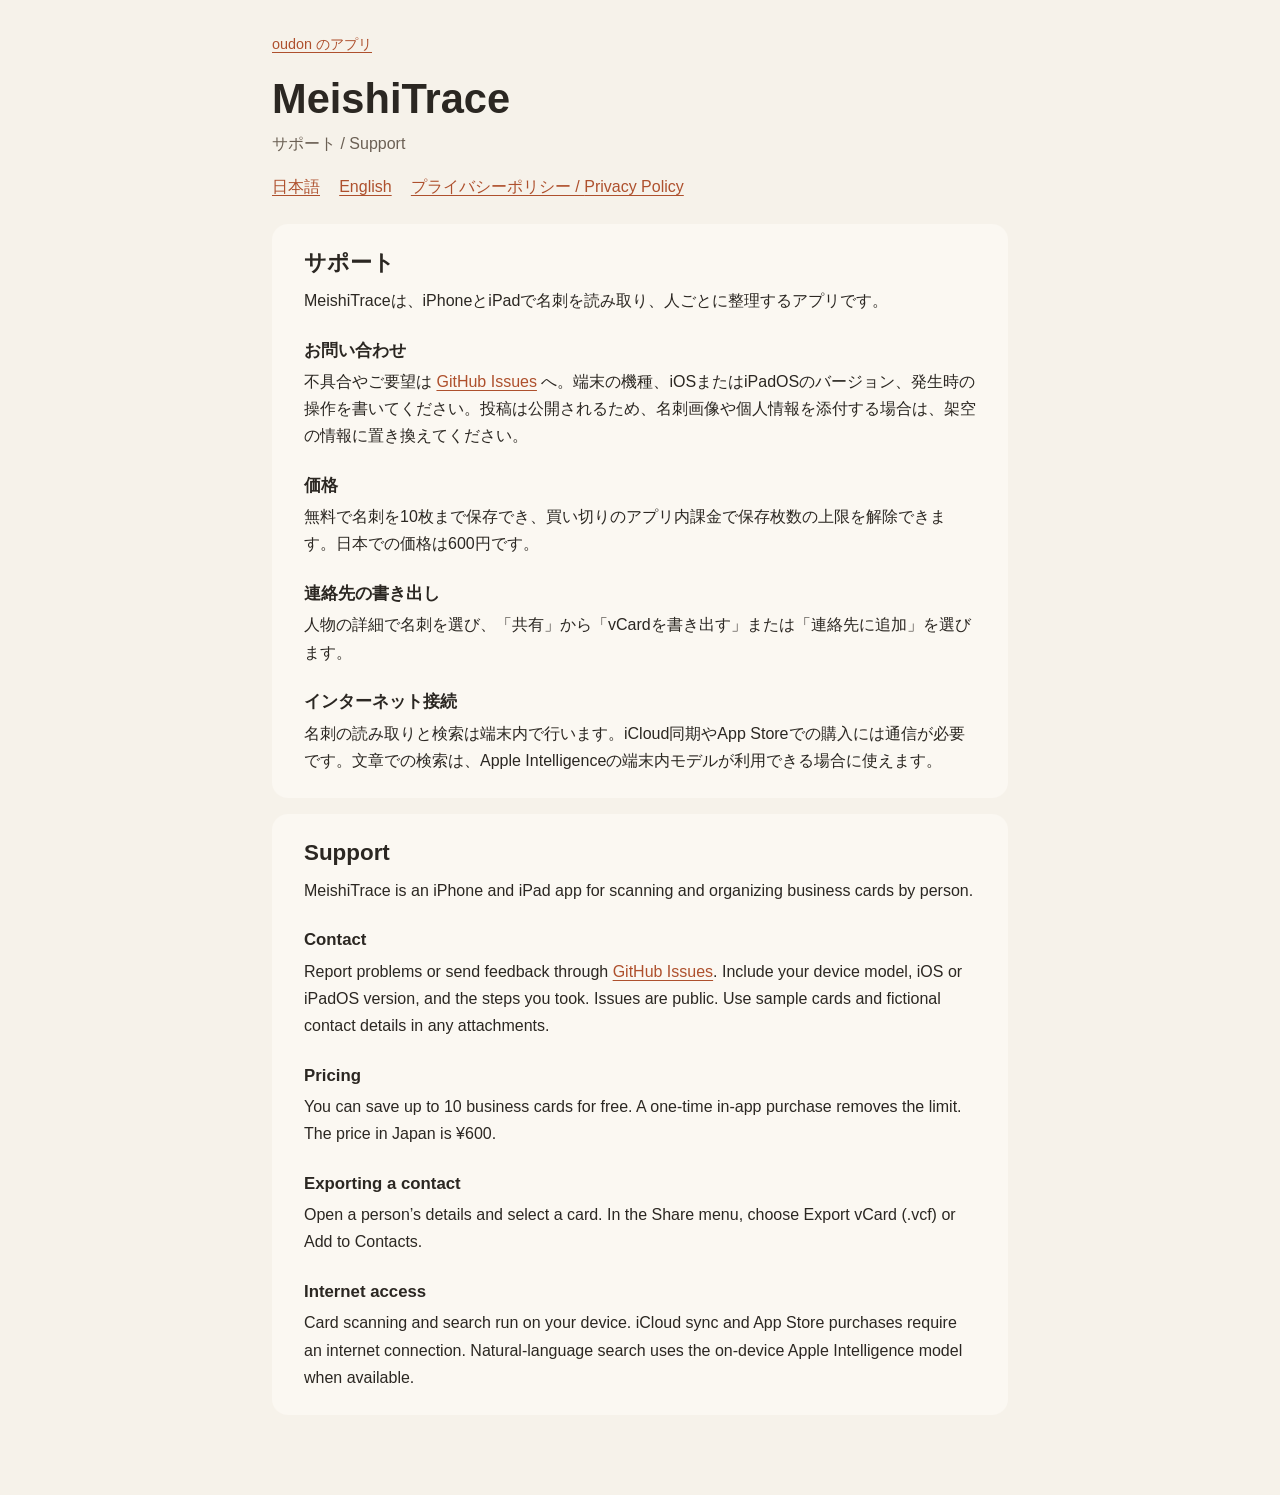
==== meishitrace/index.html @ 30928623 "3 アプリのサポート・プライバシーポリシーを共通の型で置き、試しのページを消す MeishiTrace・MTPort・Phonotheque の本文はそのまま、見出しの構成と見た目だけをそろえた。  " ====
<!doctype html>
<html lang="ja">
<head>
<meta charset="utf-8">
<meta name="viewport" content="width=device-width, initial-scale=1">
<meta name="description" content="iPhone向け名刺管理アプリ「MeishiTrace」のサポートページ">
<title>MeishiTrace サポート / Support</title>
<link rel="stylesheet" href="/assets/site.css">
</head>
<body>
<main>
<header>
<p class="site"><a href="/">oudon のアプリ</a></p>
<h1>MeishiTrace</h1>
<p class="kind">サポート / <span lang="en">Support</span></p>
<nav aria-label="ページ内リンク"><a href="#ja">日本語</a><a href="#en" lang="en">English</a><a href="privacy.html">プライバシーポリシー / <span lang="en">Privacy Policy</span></a></nav>
</header>

<section id="ja" lang="ja">
<h2>サポート</h2>
<p>MeishiTraceは、iPhoneとiPadで名刺を読み取り、人ごとに整理するアプリです。</p>
<h3>お問い合わせ</h3>
<p>不具合やご要望は <a href="https://github.com/oud0n/meishitrace/issues">GitHub Issues</a> へ。端末の機種、iOSまたはiPadOSのバージョン、発生時の操作を書いてください。投稿は公開されるため、名刺画像や個人情報を添付する場合は、架空の情報に置き換えてください。</p>
<h3>価格</h3>
<p>無料で名刺を10枚まで保存でき、買い切りのアプリ内課金で保存枚数の上限を解除できます。日本での価格は600円です。</p>
<h3>連絡先の書き出し</h3>
<p>人物の詳細で名刺を選び、「共有」から「vCardを書き出す」または「連絡先に追加」を選びます。</p>
<h3>インターネット接続</h3>
<p>名刺の読み取りと検索は端末内で行います。iCloud同期やApp Storeでの購入には通信が必要です。文章での検索は、Apple Intelligenceの端末内モデルが利用できる場合に使えます。</p>
</section>

<section id="en" lang="en">
<h2>Support</h2>
<p>MeishiTrace is an iPhone and iPad app for scanning and organizing business cards by person.</p>
<h3>Contact</h3>
<p>Report problems or send feedback through <a href="https://github.com/oud0n/meishitrace/issues">GitHub Issues</a>. Include your device model, iOS or iPadOS version, and the steps you took. Issues are public. Use sample cards and fictional contact details in any attachments.</p>
<h3>Pricing</h3>
<p>You can save up to 10 business cards for free. A one-time in-app purchase removes the limit. The price in Japan is ¥600.</p>
<h3>Exporting a contact</h3>
<p>Open a person’s details and select a card. In the Share menu, choose Export vCard (.vcf) or Add to Contacts.</p>
<h3>Internet access</h3>
<p>Card scanning and search run on your device. iCloud sync and App Store purchases require an internet connection. Natural-language search uses the on-device Apple Intelligence model when available.</p>
</section>
</main>
</body>
</html>
---- assets/site.css ----
/* 全アプリのサポート・プライバシーポリシー共通の見た目。
   色は役割の名前だけを使う（値はデザインガイドの Paper テーマ。~/Work/phonotheque/private/docs/DESIGN_GUIDE.md）。 */
:root {
  color-scheme: light dark;
  --background: #f6f2ea;
  --surface: #fbf8f2;
  --text-primary: #2b2722;
  --text-secondary: #6b6054;
  --separator: #e1d9c9;
  --accent: #ae502d;
}
@media (prefers-color-scheme: dark) {
  :root {
    --background: #1f1c18;
    --surface: #2a2621;
    --text-primary: #ece5d8;
    --text-secondary: #a39886;
    --separator: #3a342d;
    --accent: #e07a52;
  }
}

body {
  margin: 0;
  background: var(--background);
  color: var(--text-primary);
  font-family: -apple-system, BlinkMacSystemFont, "Hiragino Sans", "Segoe UI", sans-serif;
  line-height: 1.7;
}
main { max-width: 46rem; margin: 0 auto; padding: 2rem 1rem 4rem; }

header { margin-bottom: 1.5rem; }
.site { margin: 0 0 1rem; font-size: .9rem; }
h1, h2, h3 { line-height: 1.3; font-weight: 600; }
h1 { font-size: clamp(1.8rem, 5vw, 2.6rem); margin: 0; }
.kind { margin: .2rem 0 1rem; color: var(--text-secondary); }
nav { display: flex; flex-wrap: wrap; gap: .4rem 1.2rem; }

section { background: var(--surface); border-radius: 1rem; padding: 1.5rem clamp(1rem, 4vw, 2rem); margin: 1rem 0; }
h2 { font-size: 1.4rem; margin: 0 0 .6rem; }
h3 { font-size: 1.05rem; margin: 1.6rem 0 .4rem; }
p, ul, ol { margin: .4rem 0 1rem; }
li { margin: .2rem 0; }
.updated { color: var(--text-secondary); font-size: .9rem; }
section > :last-child { margin-bottom: 0; }

a { color: var(--accent); text-underline-offset: .19em; }
a:focus-visible { outline: 2px solid var(--accent); outline-offset: 3px; border-radius: 2px; }

.apps { list-style: none; padding: 0; }
.apps li { padding: .7rem 0; border-bottom: 1px solid var(--separator); }
.apps li:last-child { border-bottom: none; }
.apps .description { display: block; color: var(--text-secondary); font-size: .95rem; }
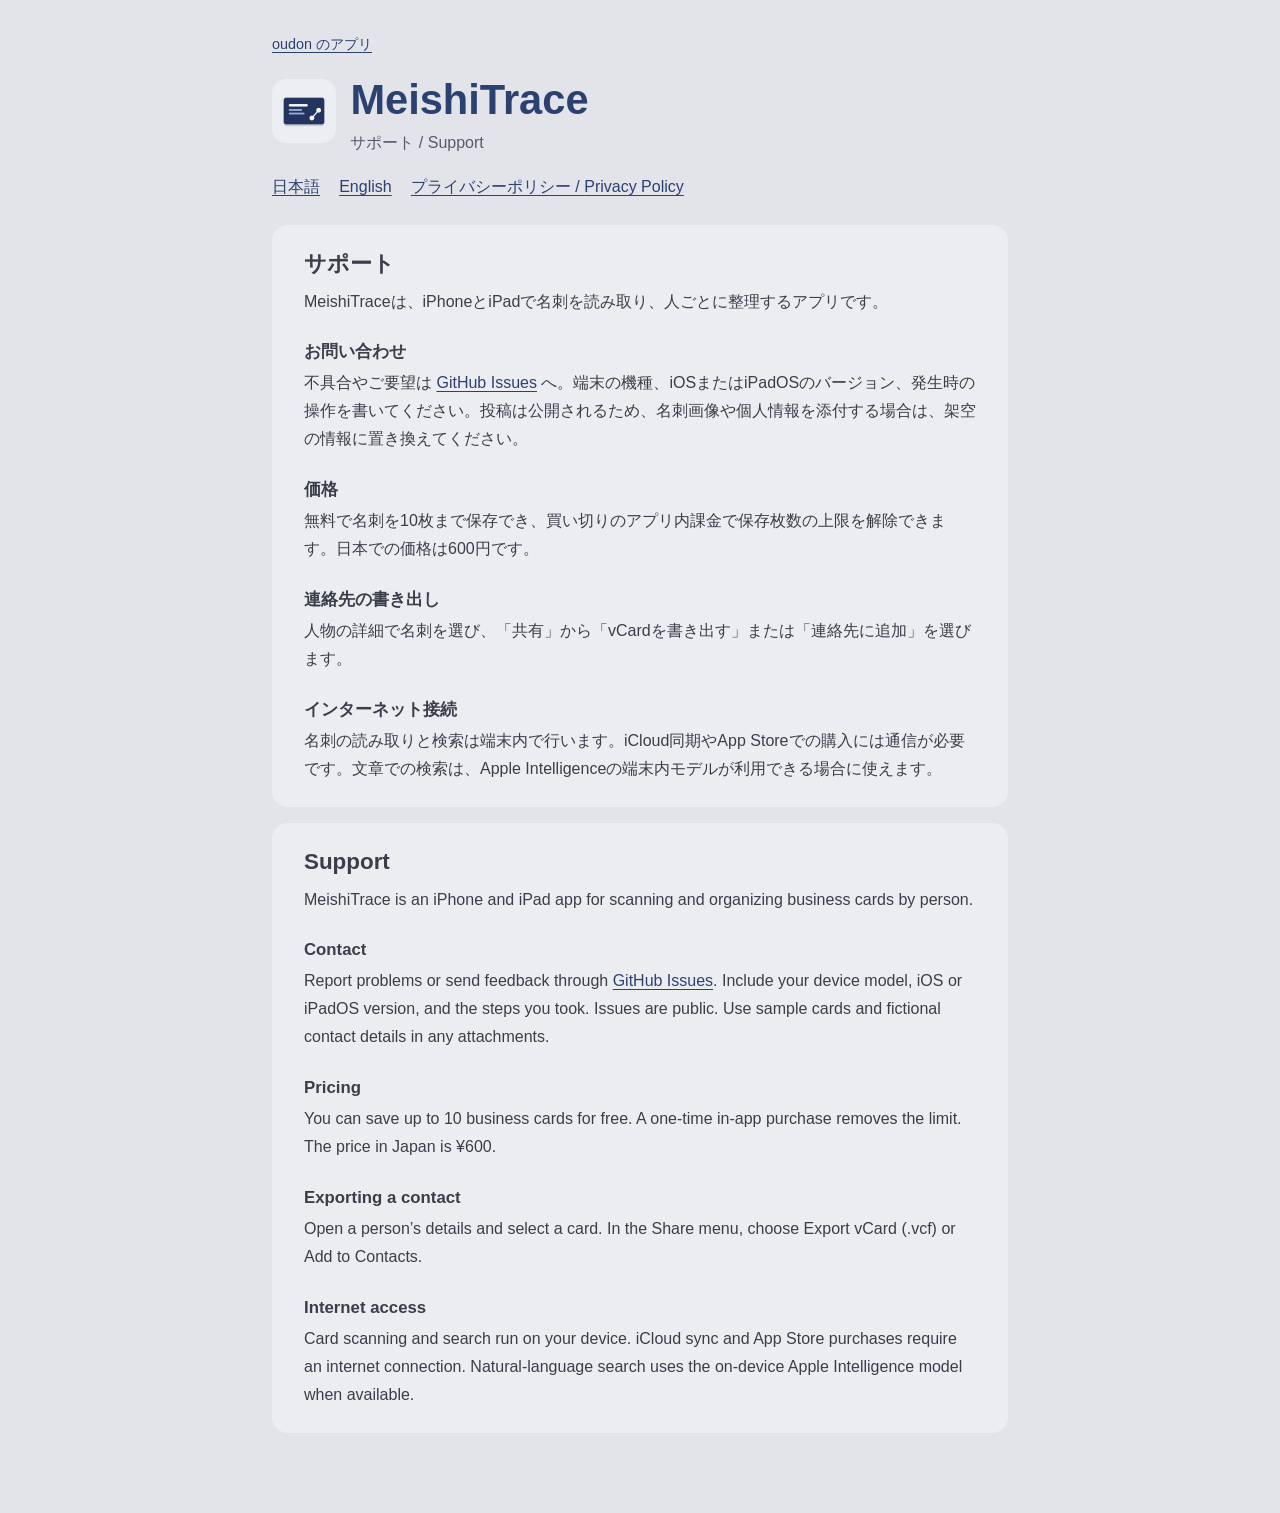
==== commit bb95f24b: "Mist テーマとアプリごとの指し色にし、アプリのアイコンを並べる Co-Authored-By: Claude Opus 5.5 <noreply@anthropic.com>" ====
--- a/meishitrace/index.html
+++ b/meishitrace/index.html
@@ -7,12 +7,12 @@
 <title>MeishiTrace サポート / Support</title>
 <link rel="stylesheet" href="/assets/site.css">
 </head>
-<body>
+<body class="app-meishitrace">
 <main>
 <header>
 <p class="site"><a href="/">oudon のアプリ</a></p>
-<h1>MeishiTrace</h1>
-<p class="kind">サポート / <span lang="en">Support</span></p>
+<div class="title"><picture><source srcset="/assets/icons/meishitrace-dark.png" media="(prefers-color-scheme: dark)"><img class="icon ios" src="/assets/icons/meishitrace.png" alt=""></picture><div><h1>MeishiTrace</h1>
+<p class="kind">サポート / <span lang="en">Support</span></p></div></div>
 <nav aria-label="ページ内リンク"><a href="#ja">日本語</a><a href="#en" lang="en">English</a><a href="privacy.html">プライバシーポリシー / <span lang="en">Privacy Policy</span></a></nav>
 </header>
 
--- a/assets/site.css
+++ b/assets/site.css
@@ -1,23 +1,37 @@
 /* 全アプリのサポート・プライバシーポリシー共通の見た目。
-   色は役割の名前だけを使う（値はデザインガイドの Paper テーマ。~/Work/phonotheque/private/docs/DESIGN_GUIDE.md）。 */
+   色は役割の名前だけを使う。値はデザインガイド（~/Work/rule/DESIGN_GUIDE.md）の Mist テーマと、アプリごとの指し色。
+   ページは <body class="app-<アプリ>"> で指し色を選ぶ。class が無ければ共通の指し色。 */
 :root {
   color-scheme: light dark;
-  --background: #f6f2ea;
-  --surface: #fbf8f2;
-  --text-primary: #2b2722;
-  --text-secondary: #6b6054;
-  --separator: #e1d9c9;
-  --accent: #ae502d;
+  --background: #e3e4e9;
+  --surface: #ecedf1;
+  --text-primary: #3a3e4b;
+  --text-secondary: #565a69;
+  --separator: #d0d2da;
+  --warning: #a14a06;
+  --warning-background: #f6dfcb;
+  --accent: #33606f;
 }
+.app-meishitrace { --accent: #2b4170; }
+.app-mtport { --accent: #2f56a6; }
+.app-laploupe { --accent: #9a3346; }
+.app-phonotheque { --accent: #83560f; }
+
 @media (prefers-color-scheme: dark) {
   :root {
-    --background: #1f1c18;
-    --surface: #2a2621;
-    --text-primary: #ece5d8;
-    --text-secondary: #a39886;
-    --separator: #3a342d;
-    --accent: #e07a52;
+    --background: #1f2129;
+    --surface: #272a34;
+    --text-primary: #c8ccd7;
+    --text-secondary: #9da3b5;
+    --separator: #353946;
+    --warning: #f0a65a;
+    --warning-background: #43301a;
+    --accent: #86bac8;
   }
+  .app-meishitrace { --accent: #a3b6dd; }
+  .app-mtport { --accent: #97b1e6; }
+  .app-laploupe { --accent: #e79aa8; }
+  .app-phonotheque { --accent: #dcb06a; }
 }
 
 body {
@@ -25,16 +39,19 @@
   background: var(--background);
   color: var(--text-primary);
   font-family: -apple-system, BlinkMacSystemFont, "Hiragino Sans", "Segoe UI", sans-serif;
-  line-height: 1.7;
+  line-height: 1.75;
 }
 main { max-width: 46rem; margin: 0 auto; padding: 2rem 1rem 4rem; }
 
 header { margin-bottom: 1.5rem; }
 .site { margin: 0 0 1rem; font-size: .9rem; }
+.title { display: flex; align-items: center; gap: .9rem; }
+.icon { width: 4rem; height: 4rem; flex: none; }
+.icon.ios { border-radius: 22.4%; }
 h1, h2, h3 { line-height: 1.3; font-weight: 600; }
-h1 { font-size: clamp(1.8rem, 5vw, 2.6rem); margin: 0; }
-.kind { margin: .2rem 0 1rem; color: var(--text-secondary); }
-nav { display: flex; flex-wrap: wrap; gap: .4rem 1.2rem; }
+h1 { font-size: clamp(1.8rem, 5vw, 2.6rem); margin: 0; color: var(--accent); }
+.kind { margin: .1rem 0 0; color: var(--text-secondary); }
+nav { display: flex; flex-wrap: wrap; gap: .4rem 1.2rem; margin-top: 1rem; }
 
 section { background: var(--surface); border-radius: 1rem; padding: 1.5rem clamp(1rem, 4vw, 2rem); margin: 1rem 0; }
 h2 { font-size: 1.4rem; margin: 0 0 .6rem; }
@@ -42,12 +59,16 @@
 p, ul, ol { margin: .4rem 0 1rem; }
 li { margin: .2rem 0; }
 .updated { color: var(--text-secondary); font-size: .9rem; }
+.notice { background: var(--warning-background); color: var(--warning); border-radius: .5rem; padding: .6rem .9rem; font-weight: 600; }
 section > :last-child { margin-bottom: 0; }
 
 a { color: var(--accent); text-underline-offset: .19em; }
 a:focus-visible { outline: 2px solid var(--accent); outline-offset: 3px; border-radius: 2px; }
 
-.apps { list-style: none; padding: 0; }
-.apps li { padding: .7rem 0; border-bottom: 1px solid var(--separator); }
+.apps { list-style: none; padding: 0; margin: 0; }
+.apps li { border-bottom: 1px solid var(--separator); margin: 0; }
 .apps li:last-child { border-bottom: none; }
+.apps a { display: flex; align-items: center; gap: .9rem; padding: .8rem 0; text-decoration: none; color: var(--text-primary); }
+.apps .icon { width: 3.25rem; height: 3.25rem; }
+.apps .name { display: block; font-weight: 600; color: var(--accent); }
 .apps .description { display: block; color: var(--text-secondary); font-size: .95rem; }
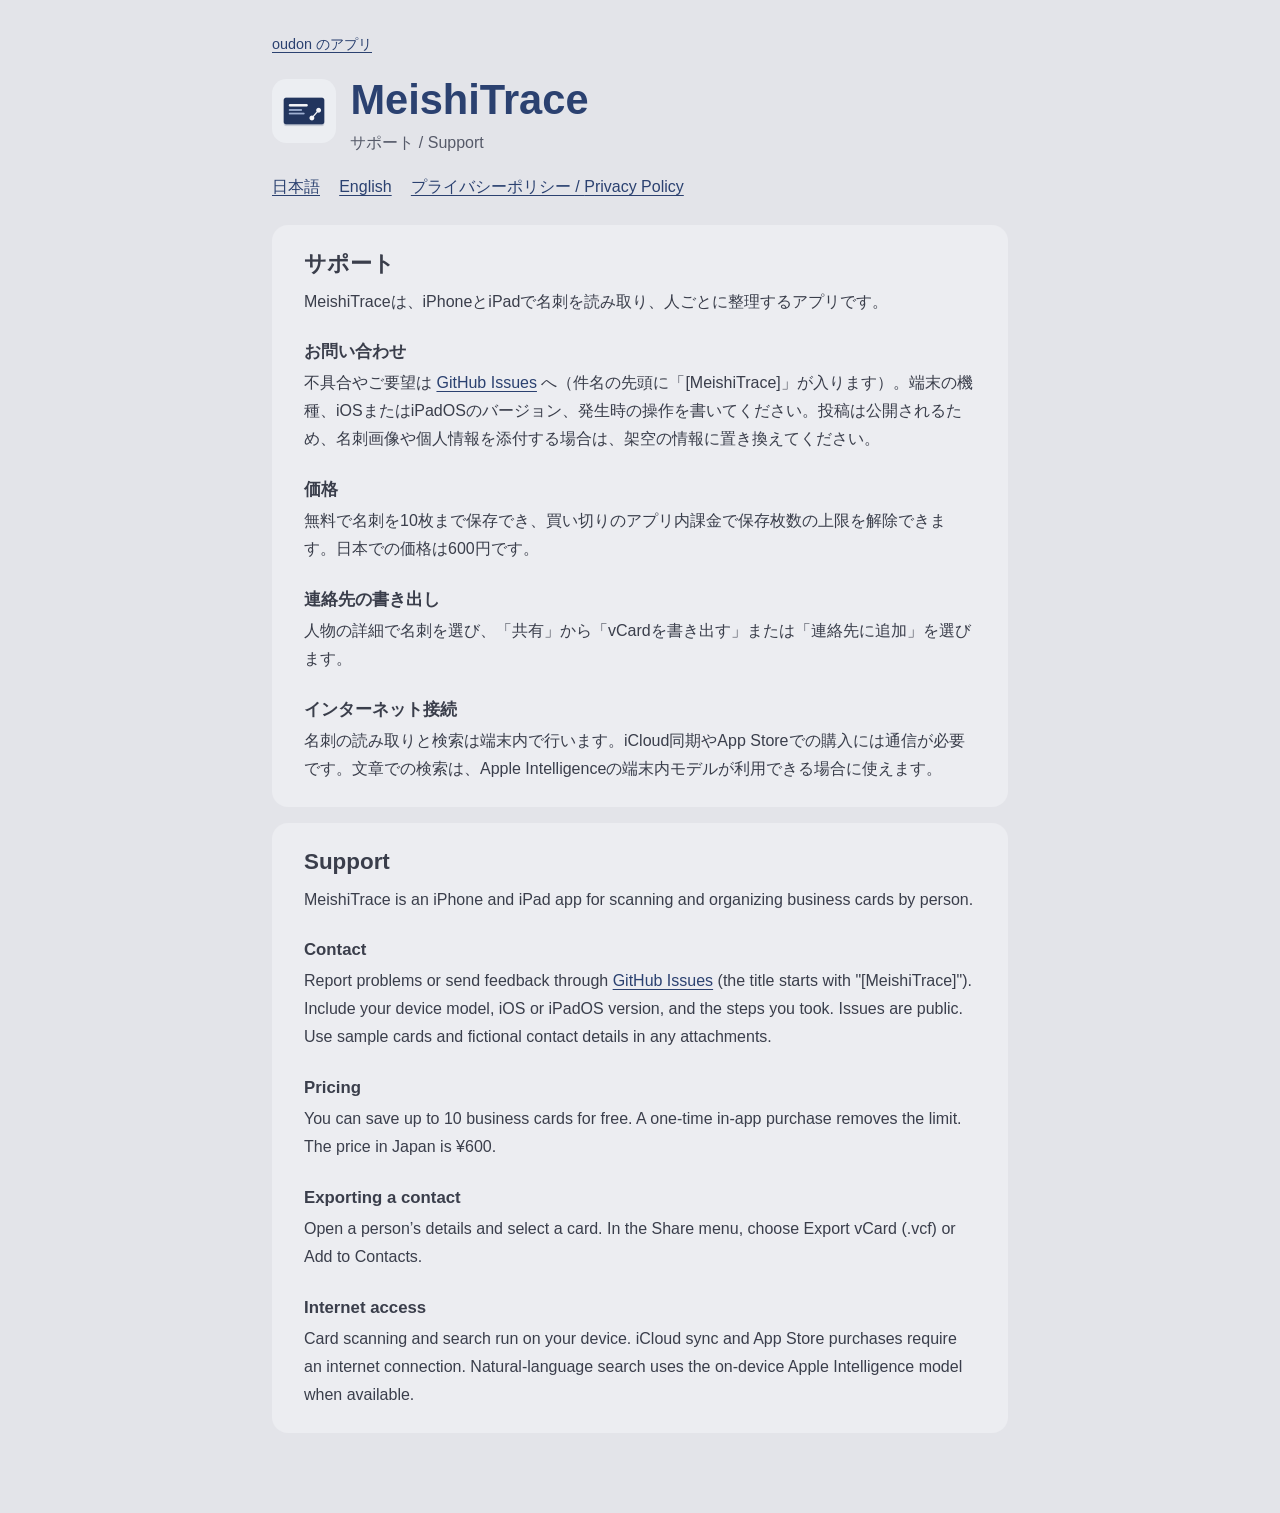
==== commit e2155036: "MeishiTrace の問い合わせ先を共通サイトの Issues にする アプリ用のリポジトリ oud0n/meishitrace をアーカイブするため。件名の先頭にアプリ名を入れた新規作成の画面へ" ====
--- a/meishitrace/index.html
+++ b/meishitrace/index.html
@@ -20,7 +20,7 @@
 <h2>サポート</h2>
 <p>MeishiTraceは、iPhoneとiPadで名刺を読み取り、人ごとに整理するアプリです。</p>
 <h3>お問い合わせ</h3>
-<p>不具合やご要望は <a href="https://github.com/oud0n/meishitrace/issues">GitHub Issues</a> へ。端末の機種、iOSまたはiPadOSのバージョン、発生時の操作を書いてください。投稿は公開されるため、名刺画像や個人情報を添付する場合は、架空の情報に置き換えてください。</p>
+<p>不具合やご要望は <a href="https://github.com/oud0n/oud0n.github.io/issues/new?title=%5BMeishiTrace%5D%20">GitHub Issues</a> へ（件名の先頭に「[MeishiTrace]」が入ります）。端末の機種、iOSまたはiPadOSのバージョン、発生時の操作を書いてください。投稿は公開されるため、名刺画像や個人情報を添付する場合は、架空の情報に置き換えてください。</p>
 <h3>価格</h3>
 <p>無料で名刺を10枚まで保存でき、買い切りのアプリ内課金で保存枚数の上限を解除できます。日本での価格は600円です。</p>
 <h3>連絡先の書き出し</h3>
@@ -33,7 +33,7 @@
 <h2>Support</h2>
 <p>MeishiTrace is an iPhone and iPad app for scanning and organizing business cards by person.</p>
 <h3>Contact</h3>
-<p>Report problems or send feedback through <a href="https://github.com/oud0n/meishitrace/issues">GitHub Issues</a>. Include your device model, iOS or iPadOS version, and the steps you took. Issues are public. Use sample cards and fictional contact details in any attachments.</p>
+<p>Report problems or send feedback through <a href="https://github.com/oud0n/oud0n.github.io/issues/new?title=%5BMeishiTrace%5D%20">GitHub Issues</a> (the title starts with "[MeishiTrace]"). Include your device model, iOS or iPadOS version, and the steps you took. Issues are public. Use sample cards and fictional contact details in any attachments.</p>
 <h3>Pricing</h3>
 <p>You can save up to 10 business cards for free. A one-time in-app purchase removes the limit. The price in Japan is ¥600.</p>
 <h3>Exporting a contact</h3>
--- a/assets/site.css
+++ b/assets/site.css
@@ -12,6 +12,8 @@
   --warning-background: #f6dfcb;
   --accent: #33606f;
 }
+/* サイトのトップは、無彩色の明るい地に赤の指し色（2026-11-24、持ち主の指定。色のあるアイコンが並ぶので地に色味を付けない） */
+.site-top { --background: #f2f2f2; --surface: #fafafa; --separator: #e3e3e3; --text-primary: #3b3b3d; --text-secondary: #5c5c62; --accent: #b02a3a; }
 .app-meishitrace { --accent: #2b4170; }
 .app-mtport { --accent: #2f56a6; }
 .app-laploupe { --accent: #9a3346; }
@@ -28,6 +30,7 @@
     --warning-background: #43301a;
     --accent: #86bac8;
   }
+  .site-top { --background: #1f2129; --surface: #272a34; --separator: #353946; --accent: #f08a96; }
   .app-meishitrace { --accent: #a3b6dd; }
   .app-mtport { --accent: #97b1e6; }
   .app-laploupe { --accent: #e79aa8; }
